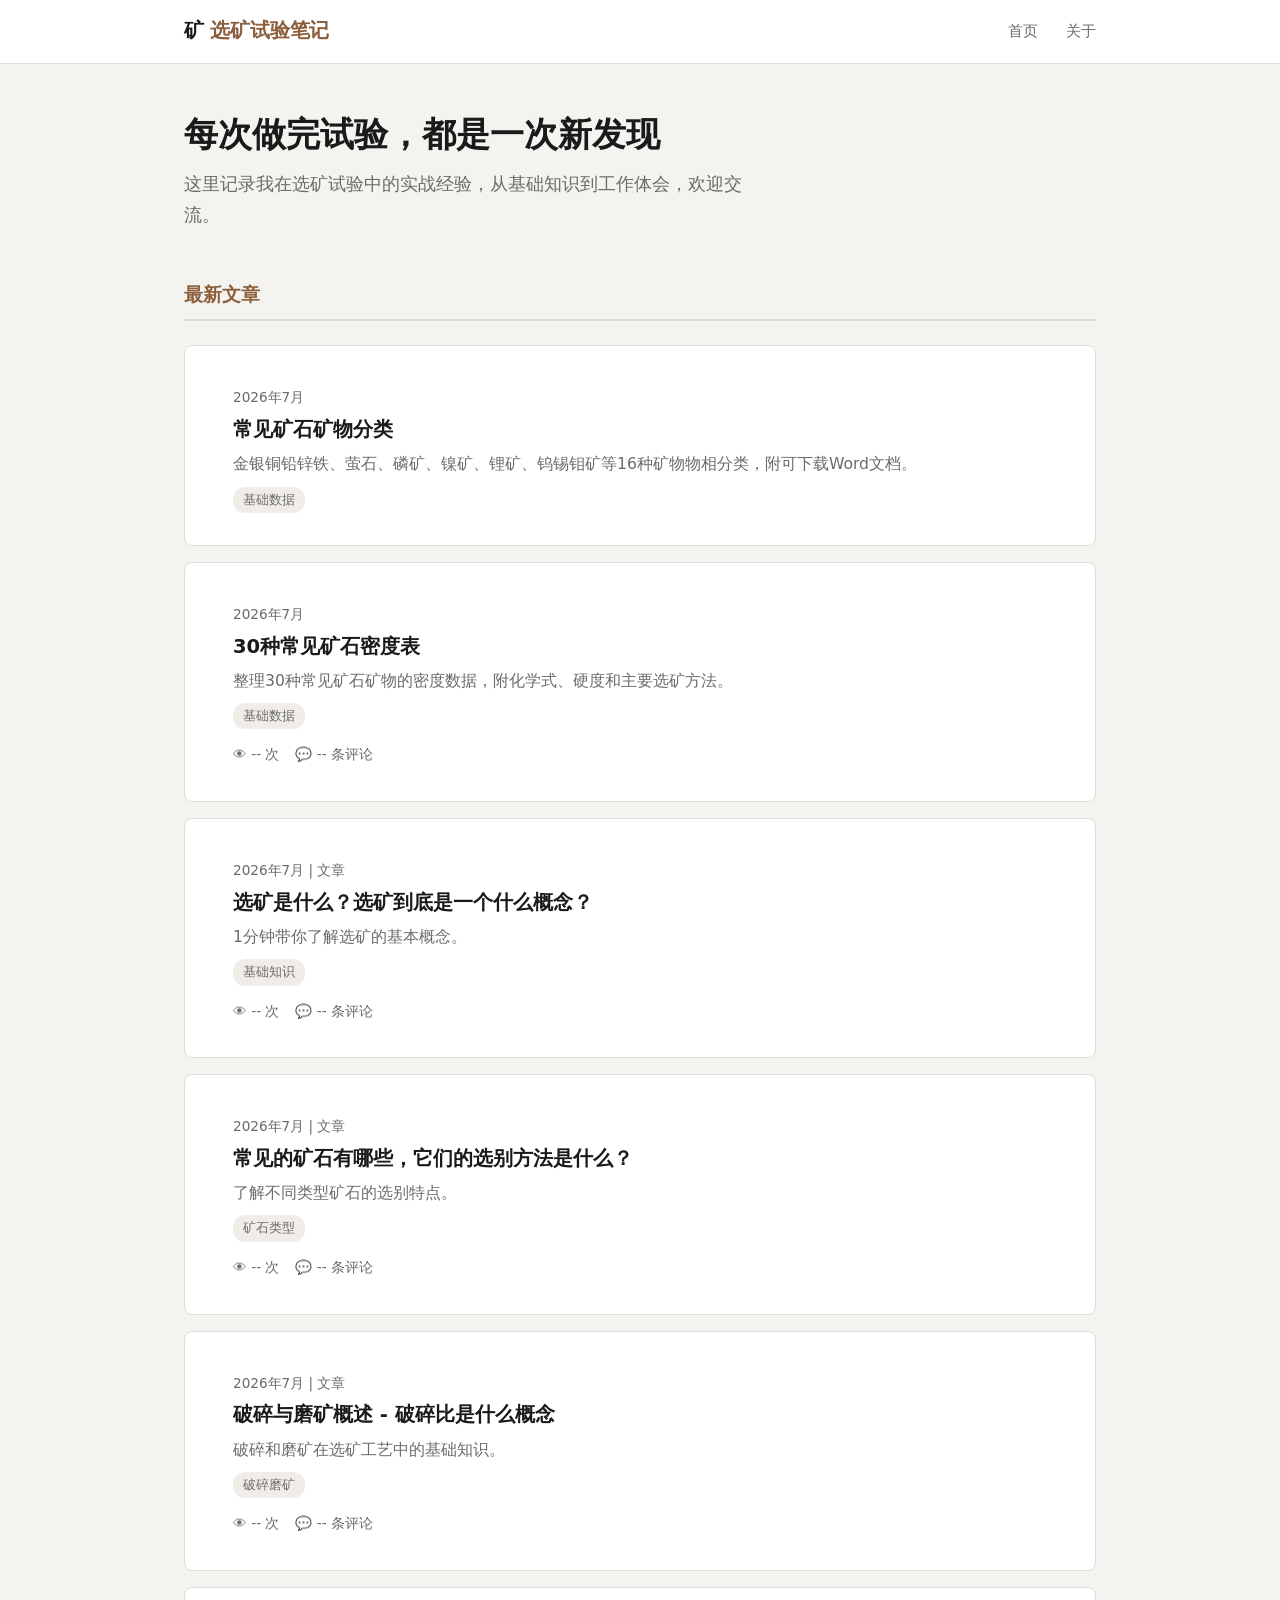
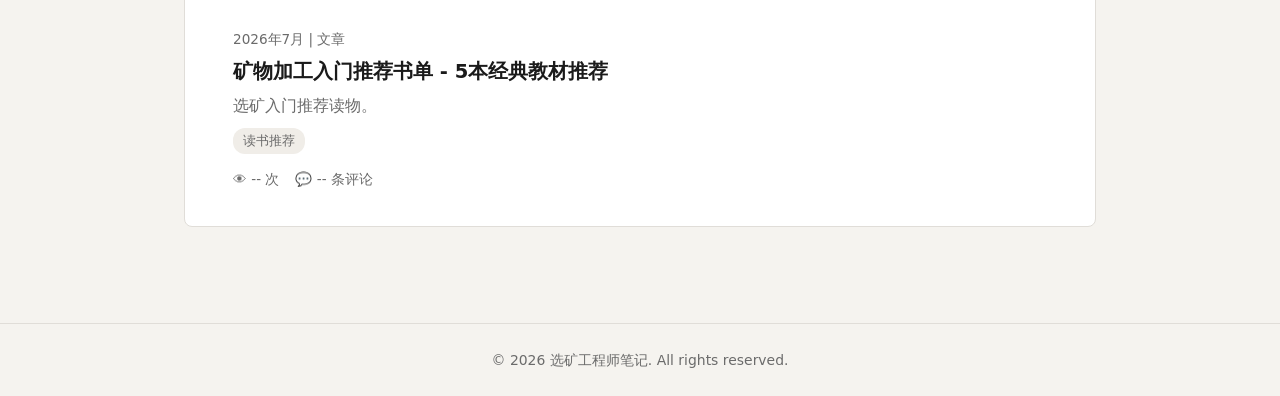
==== index.html @ 723a4ffe "Add ore classification article" ====
﻿<!DOCTYPE html>
<html lang="zh-CN">
<head>
  <meta charset="UTF-8">
  <meta name="viewport" content="width=device-width, initial-scale=1.0">
  <meta name="description" content="一个选矿工程师的工作笔记，记录选矿试验中的实战经验、基础知识和行业思考。">
  <link rel="canonical" href="https://simon899.github.io/">
  <meta property="og:title" content="选矿试验笔记">
  <meta property="og:description" content="一个选矿工程师的工作笔记，记录选矿试验中的实战经验、基础知识和行业思考。">
  <meta property="og:url" content="https://simon899.github.io/">
  <meta property="og:type" content="website">
  <meta property="og:site_name" content="选矿试验笔记">
  <title>选矿试验笔记 - 选矿试验笔记</title>
  <link rel="stylesheet" href="/css/style.css">
    <script data-goatcounter="https://simon899.goatcounter.com/count" async src="//gc.zgo.at/count.js"></script>

<body>
<header class="site-header">
  <div class="header-inner">
    <a href="/index.html" class="site-title">矿 <span>选矿试验笔记</span></a>
    <nav class="main-nav">
      <a href="/index.html">首页</a>
      <a href="/about.html">关于</a>
    </nav>
  </div>
</header>
<div class="page-wrap-wide">
  <section class="hero">
    <h1>每次做完试验，都是一次新发现</h1>
    <p>这里记录我在选矿试验中的实战经验，从基础知识到工作体会，欢迎交流。</p>
  </section>
  <h2 class="section-title">最新文章</h2>
  <ul class="post-list">
    <li class="post-item">
      <a href="posts/ore-classification.html">
        <div class="post-meta">2026年7月</div>
        <h2>常见矿石矿物分类</h2>
        <div class="post-excerpt">金银铜铅锌铁、萤石、磷矿、镍矿、锂矿、钨锡钼矿等16种矿物物相分类，附可下载Word文档。</div>
        <div class="post-tags"><span class="tag">基础数据</span></div>
      </a>
    </li>

    <li class="post-item">
      <a href="posts/ore-density-table.html">
        <div class="post-meta">2026年7月</div>
        <h2>30种常见矿石密度表</h2>
        <div class="post-excerpt">整理30种常见矿石矿物的密度数据，附化学式、硬度和主要选矿方法。</div>
        <div class="post-tags"><span class="tag">基础数据</span></div>
      </a>
    
    <div class="post-item-stats">
      <span>👁 <span class="pv-ore-density-table">--</span> 次</span>
      <span>💬 <span class="cm-ore-density-table">--</span> 条评论</span>
    </div></li>

    <li class="post-item">
      <a href="posts/what-is-mineral-processing.html">
        <div class="post-meta">2026年7月 | 文章</div>
        <h2>选矿是什么？选矿到底是一个什么概念？</h2>
        <div class="post-excerpt">1分钟带你了解选矿的基本概念。</div>
        <div class="post-tags"><span class="tag">基础知识</span></div>
      </a>
    
    <div class="post-item-stats">
      <span>👁 <span class="pv-what-is-mineral-processing">--</span> 次</span>
      <span>💬 <span class="cm-what-is-mineral-processing">--</span> 条评论</span>
    </div></li>
    <li class="post-item">
      <a href="posts/common-ores.html">
        <div class="post-meta">2026年7月 | 文章</div>
        <h2>常见的矿石有哪些，它们的选别方法是什么？</h2>
        <div class="post-excerpt">了解不同类型矿石的选别特点。</div>
        <div class="post-tags"><span class="tag">矿石类型</span></div>
      </a>
    
    <div class="post-item-stats">
      <span>👁 <span class="pv-common-ores">--</span> 次</span>
      <span>💬 <span class="cm-common-ores">--</span> 条评论</span>
    </div></li>
    <li class="post-item">
      <a href="posts/grinding-overview.html">
        <div class="post-meta">2026年7月 | 文章</div>
        <h2>破碎与磨矿概述 - 破碎比是什么概念</h2>
        <div class="post-excerpt">破碎和磨矿在选矿工艺中的基础知识。</div>
        <div class="post-tags"><span class="tag">破碎磨矿</span></div>
      </a>
    
    <div class="post-item-stats">
      <span>👁 <span class="pv-grinding-overview">--</span> 次</span>
      <span>💬 <span class="cm-grinding-overview">--</span> 条评论</span>
    </div></li>
    <li class="post-item">
      <a href="posts/reading-list.html">
        <div class="post-meta">2026年7月 | 文章</div>
        <h2>矿物加工入门推荐书单 - 5本经典教材推荐</h2>
        <div class="post-excerpt">选矿入门推荐读物。</div>
        <div class="post-tags"><span class="tag">读书推荐</span></div>
      </a>
    
    <div class="post-item-stats">
      <span>👁 <span class="pv-reading-list">--</span> 次</span>
      <span>💬 <span class="cm-reading-list">--</span> 条评论</span>
    </div></li>
  </ul>
</div>

<footer class="site-footer">
  <p>&copy; 2026 选矿工程师笔记. All rights reserved.</p>
</footer>

  <script>
    var pages = ["ore-classification","ore-density-table","what-is-mineral-processing","common-ores","grinding-overview","reading-list"];
    pages.forEach(function(p) {
      fetch("https://simon899.goatcounter.com/counter/posts/" + p + ".html.json")
        .then(function(r) { if (r.ok || r.status === 404) return r.json(); throw Error(); })
        .then(function(d) { var els = document.getElementsByClassName("pv-" + p); for (var i=0;i<els.length;i++) els[i].textContent = d.count || 0; })
        .catch(function() { var els = document.getElementsByClassName("pv-" + p); for (var i=0;i<els.length;i++) els[i].textContent = "--"; });
    });
    fetch("https://api.github.com/repos/simon899/simon899.github.io/issues?labels=comment&state=all")
      .then(function(r) { return r.json(); })
      .then(function(issues) {
        pages.forEach(function(p) {
          var issue = null;
          for (var i=0;i<issues.length;i++) {
            if (issues[i].title === "posts/" + p + ".html") { issue = issues[i]; break; }
          }
          if (!issue) return;
          var els = document.getElementsByClassName("cm-" + p);
          for (var i=0;i<els.length;i++) els[i].textContent = issue.comments;
        });
      });
  </script>
</body>
</html>
---- css/style.css ----
﻿/* ===================================================
   董阴请长笸策 - 图田样式表
   =================================================== */
:root {
  --color-bg: #f5f3ef;
  --color-surface: #ffffff;
  --color-text: #1a1a1a;
  --color-text-muted: #6b6b6b;
  --color-border: #e0ddd8;
  --color-accent: #8b5e3c;
  --color-accent-light: #c89d6e;
  --color-code-bg: #f0ede8;
  --font-sans: "PingFang SC", "Microsoft YaHei", "Noto Sans SC", "HarmonyOS Sans", "Segoe UI", system-ui, -apple-system, sans-serif;
  --font-serif: "Noto Serif SC", "Source Han Serif SC", "STSong", SimSun, Georgia, serif;
  --font-mono: "Cascadia Code", "JetBrains Mono", "Fira Code", "Source Code Pro", Consolas, monospace;
  --max-width: 740px;
  --header-height: 64px;
}
* {
  margin: 0;
  padding: 0;
  box-sizing: border-box;
}
html {
  font-size: 17px;
  scroll-behavior: smooth;
}
body {
  font-family: var(--font-sans);
  background: var(--color-bg);
  color: var(--color-text);
  line-height: 1.75;
  -webkit-font-smoothing: antialiased;
}
.site-header {
  background: var(--color-surface);
  border-bottom: 1px solid var(--color-border);
  height: var(--header-height);
  position: sticky;
  top: 0;
  z-index: 100;
}
.header-inner {
  max-width: 960px;
  margin: 0 auto;
  padding: 0 24px;
  height: 100%;
  display: flex;
  align-items: center;
  justify-content: space-between;
}
.site-title {
  font-size: 1.15rem;
  font-weight: 600;
  color: var(--color-text);
  text-decoration: none;
  letter-spacing: -0.01em;
}
.site-title span {
  color: var(--color-accent);
}
.main-nav {
  display: flex;
  gap: 28px;
  align-items: center;
}
.main-nav a {
  font-size: 0.875rem;
  color: var(--color-text-muted);
  text-decoration: none;
  transition: color 0.15s;
}
.main-nav a:hover {
  color: var(--color-accent);
}
.page-wrap {
  max-width: 740px;
  margin: 0 auto;
  padding: 48px 24px 80px;
}
.page-wrap-wide {
  max-width: 960px;
  margin: 0 auto;
  padding: 48px 24px 80px;
}
.hero {
  margin-bottom: 48px;
}
.hero h1 {
  font-size: 2rem;
  font-weight: 700;
  line-height: 1.3;
  margin-bottom: 12px;
}
.hero p {
  font-size: 1.05rem;
  color: var(--color-text-muted);
  max-width: 560px;
}
.section-title {
  font-size: 1.1rem;
  font-weight: 600;
  color: var(--color-accent);
  margin-bottom: 24px;
  padding-bottom: 8px;
  border-bottom: 2px solid var(--color-border);
}
.post-list {
  list-style: none;
}
.post-item {
  background: var(--color-surface);
  border: 1px solid var(--color-border);
  border-radius: 6px;
  padding: 24px 28px;
  margin-bottom: 16px;
  transition: border-color 0.15s, box-shadow 0.15s;
}
.post-item:hover {
  border-color: var(--color-accent-light);
  box-shadow: 0 1px 6px rgba(0,0,0,0.04);
}
.post-item a {
  text-decoration: none;
  color: inherit;
  display: block;
}
.post-meta {
  font-size: 0.8rem;
  color: var(--color-text-muted);
  margin-bottom: 6px;
}
.post-item h2 {
  font-size: 1.15rem;
  font-weight: 600;
  margin-bottom: 8px;
  line-height: 1.4;
}
.post-item h2 a {
  color: var(--color-text);
}
.post-item h2 a:hover {
  color: var(--color-accent);
}
.post-excerpt {
  font-size: 0.92rem;
  color: var(--color-text-muted);
  line-height: 1.6;
}
.post-tags {
  margin-top: 10px;
  display: flex;
  gap: 6px;
  flex-wrap: wrap;
}
.tag {
  font-size: 0.75rem;
  padding: 2px 10px;
  background: var(--color-code-bg);
  border-radius: 12px;
  color: var(--color-text-muted);
}
.post-header {
  margin-bottom: 36px;
}
.post-header .breadcrumb {
  font-size: 0.82rem;
  color: var(--color-text-muted);
  margin-bottom: 12px;
}
.post-header .breadcrumb a {
  color: var(--color-accent);
  text-decoration: none;
}
.post-header .breadcrumb a:hover {
  text-decoration: underline;
}
.post-header h1 {
  font-size: 1.8rem;
  font-weight: 700;
  line-height: 1.35;
  margin-bottom: 12px;
}
.post-header .post-meta {
  font-size: 0.85rem;
}
.post-content {
  font-family: var(--font-serif);
  font-size: 1.05rem;
  line-height: 1.8;
  color: #2a2a2a;
}
.post-content h2 {
  font-family: var(--font-sans);
  font-size: 1.3rem;
  font-weight: 600;
  margin: 36px 0 12px;
  padding-bottom: 6px;
  border-bottom: 1px solid var(--color-border);
}
.post-content h3 {
  font-family: var(--font-sans);
  font-size: 1.1rem;
  font-weight: 600;
  margin: 28px 0 10px;
}
.post-content p {
  margin-bottom: 18px;
}
.post-content ul,
.post-content ol {
  margin: 0 0 18px 24px;
}
.post-content li {
  margin-bottom: 6px;
}
.post-content blockquote {
  margin: 24px 0;
  padding: 12px 20px;
  border-left: 4px solid var(--color-accent);
  background: var(--color-code-bg);
  font-style: italic;
  color: var(--color-text-muted);
}
.post-content code {
  font-family: var(--font-mono);
  font-size: 0.9em;
  background: var(--color-code-bg);
  padding: 2px 6px;
  border-radius: 3px;
}
.post-content pre {
  background: #2a2a2a;
  color: #e8e4df;
  padding: 16px 20px;
  border-radius: 6px;
  overflow-x: auto;
  font-family: var(--font-mono);
  font-size: 0.88rem;
  line-height: 1.6;
  margin: 20px 0;
}
.post-content img {
  max-width: 100%;
  border-radius: 6px;
  margin: 24px 0;
}
.post-content hr {
  border: none;
  border-top: 1px solid var(--color-border);
  margin: 36px 0;
}
.post-content table {
  width: 100%;
  border-collapse: collapse;
  margin: 20px 0;
  font-size: 0.95rem;
}
.post-content th,
.post-content td {
  border: 1px solid var(--color-border);
  padding: 8px 12px;
  text-align: left;
}
.post-content th {
  background: var(--color-code-bg);
  font-weight: 600;
}
.about-section {
  background: var(--color-surface);
  border: 1px solid var(--color-border);
  border-radius: 6px;
  padding: 32px;
  margin-bottom: 24px;
}
.about-section h1 {
  font-size: 1.6rem;
  margin-bottom: 6px;
}
.about-subtitle {
  color: var(--color-accent);
  font-size: 0.95rem;
  margin-bottom: 20px;
}
.about-section p {
  margin-bottom: 14px;
  line-height: 1.7;
}
.site-footer {
  border-top: 1px solid var(--color-border);
  padding: 24px;
  text-align: center;
  font-size: 0.82rem;
  color: var(--color-text-muted);
}
@media (max-width: 640px) {
  .header-inner { padding: 0 16px; }
  .site-title { font-size: 1rem; }
  .main-nav { gap: 16px; }
  .page-wrap, .page-wrap-wide { padding: 28px 16px 60px; }
  .hero h1 { font-size: 1.5rem; }
  .post-header h1 { font-size: 1.35rem; }
  .post-content { font-size: 1rem; }
  .post-item { padding: 18px 20px; }
  .about-section { padding: 24px; }
}




.pageview-counter {
  margin: 16px 0 0;
  font-size: 0.85rem;
  color: var(--color-text-muted);
  text-align: center;
}

/* ===== Comment System ===== */
.comment-section {
  margin-top: 48px;
  padding-top: 32px;
  border-top: 2px solid var(--color-border);
}
.comment-heading {
  font-size: 1.1rem;
  font-weight: 600;
  margin-bottom: 20px;
  color: var(--color-text);
}
.comment-form {
  background: var(--color-surface);
  border: 1px solid var(--color-border);
  border-radius: 8px;
  padding: 20px;
  margin-bottom: 24px;
}
.comment-input-name {
  width: 200px;
  padding: 8px 12px;
  border: 1px solid var(--color-border);
  border-radius: 6px;
  font-size: 0.9rem;
  margin-bottom: 12px;
  font-family: inherit;
}
.comment-textarea {
  width: 100%;
  padding: 10px 12px;
  border: 1px solid var(--color-border);
  border-radius: 6px;
  font-size: 0.95rem;
  resize: vertical;
  font-family: inherit;
  box-sizing: border-box;
}
.comment-btn {
  margin-top: 10px;
  padding: 8px 24px;
  background: var(--color-accent);
  color: #fff;
  border: none;
  border-radius: 6px;
  font-size: 0.95rem;
  cursor: pointer;
  font-family: inherit;
  transition: background 0.15s;
}
.comment-btn:hover { background: var(--color-accent-light); }
.comment-btn:disabled { opacity: 0.6; cursor: not-allowed; }
.comment-item {
  padding: 14px 0;
  border-bottom: 1px solid var(--color-border);
}
.comment-item:last-child { border-bottom: none; }
.comment-author {
  font-weight: 600;
  font-size: 0.9rem;
  color: var(--color-accent);
  margin-bottom: 4px;
}
.comment-text {
  font-size: 0.95rem;
  line-height: 1.6;
  color: var(--color-text);
}
/* ===== Stats Bar ===== */
.post-meta-bar {
  display: flex;
  justify-content: space-between;
  align-items: center;
  padding: 10px 0 20px;
  border-bottom: 1px solid var(--color-border);
  margin-bottom: 20px;
}
.post-meta-bar .post-meta {
  font-size: 0.85rem;
  color: var(--color-text-muted);
}
.post-stats {
  display: flex;
  gap: 14px;
  font-size: 0.85rem;
  color: var(--color-text-muted);
}
.stat-item {
  display: flex;
  align-items: center;
  gap: 4px;
}
/* ===== Homepage per-article stats ===== */
.post-item-stats {
  padding: 6px 20px 10px;
  display: flex;
  gap: 16px;
  font-size: 0.8rem;
  color: var(--color-text-muted);
}
.post-item {
  background: var(--color-surface);
  border: 1px solid var(--color-border);
  border-radius: 8px;
  overflow: hidden;
  transition: box-shadow 0.15s;
  list-style: none;
}
.post-item:hover { box-shadow: 0 2px 8px rgba(0,0,0,0.06); }
.post-item a {
  display: block;
  padding: 16px 20px 8px;
  text-decoration: none;
  color: inherit;
}

.download-box {
  background: #f0f4f8;
  border: 1px solid #d0d8e0;
  border-radius: 8px;
  padding: 20px 24px;
  margin: 16px 0;
}
.download-link {
  margin-top: 8px;
}
.download-btn {
  display: inline-block;
  padding: 10px 28px;
  background: var(--color-accent);
  color: #fff;
  text-decoration: none;
  border-radius: 6px;
  font-weight: 600;
  transition: background 0.15s;
}
.download-btn:hover {
  background: var(--color-accent-light);
}
.simple-table {
  width: 100%;
  border-collapse: collapse;
  margin: 12px 0;
}
.simple-table th, .simple-table td {
  border: 1px solid var(--color-border);
  padding: 8px 12px;
  text-align: left;
}
.simple-table th {
  background: #1a3a5c;
  color: #fff;
  font-weight: 600;
}
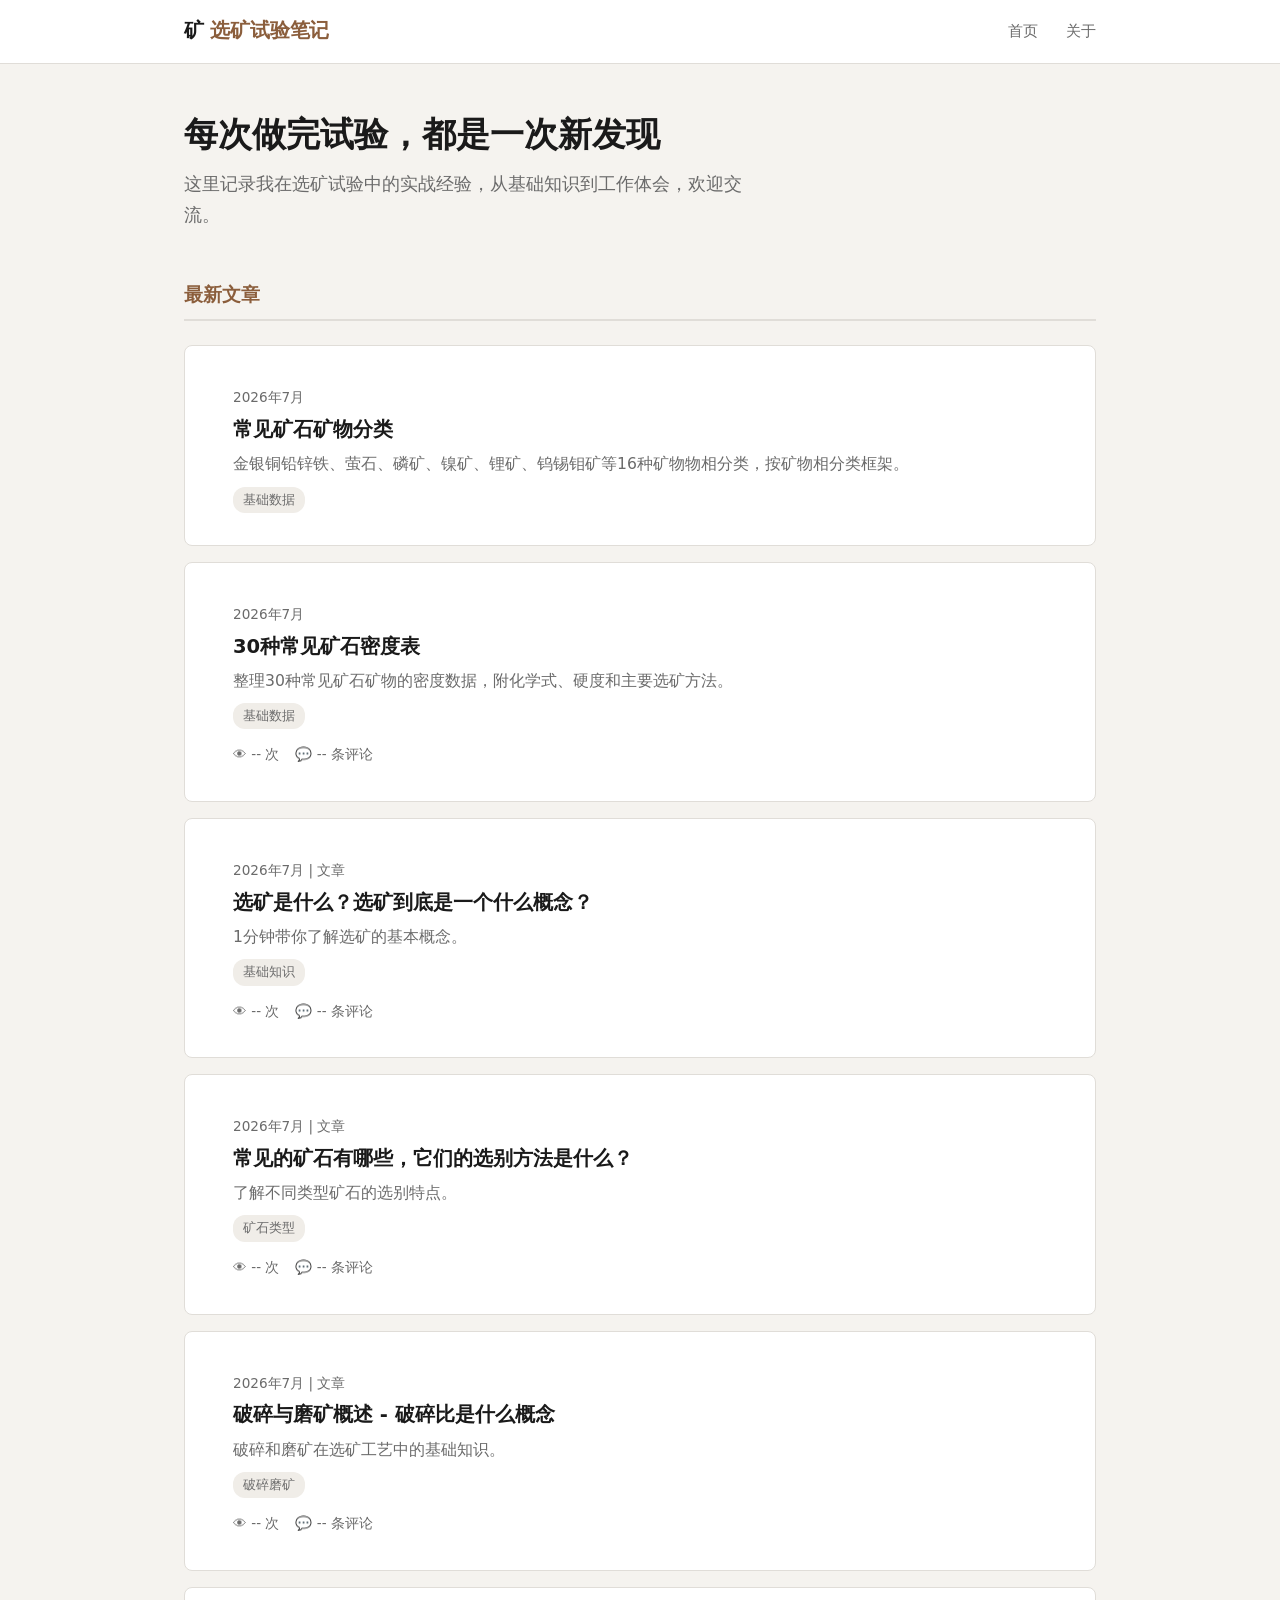
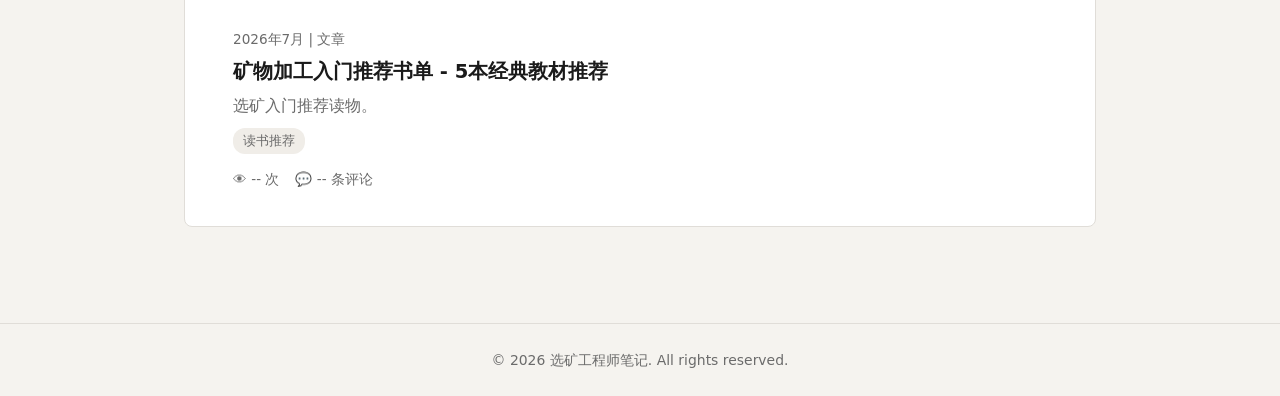
==== commit 847732f0: "Update article description" ====
--- a/index.html
+++ b/index.html
@@ -35,7 +35,7 @@
       <a href="posts/ore-classification.html">
         <div class="post-meta">2026年7月</div>
         <h2>常见矿石矿物分类</h2>
-        <div class="post-excerpt">金银铜铅锌铁、萤石、磷矿、镍矿、锂矿、钨锡钼矿等16种矿物物相分类，附可下载Word文档。</div>
+        <div class="post-excerpt">金银铜铅锌铁、萤石、磷矿、镍矿、锂矿、钨锡钼矿等16种矿物物相分类，按矿物相分类框架。</div>
         <div class="post-tags"><span class="tag">基础数据</span></div>
       </a>
     </li>
@@ -138,3 +138,4 @@
 
 
 
+
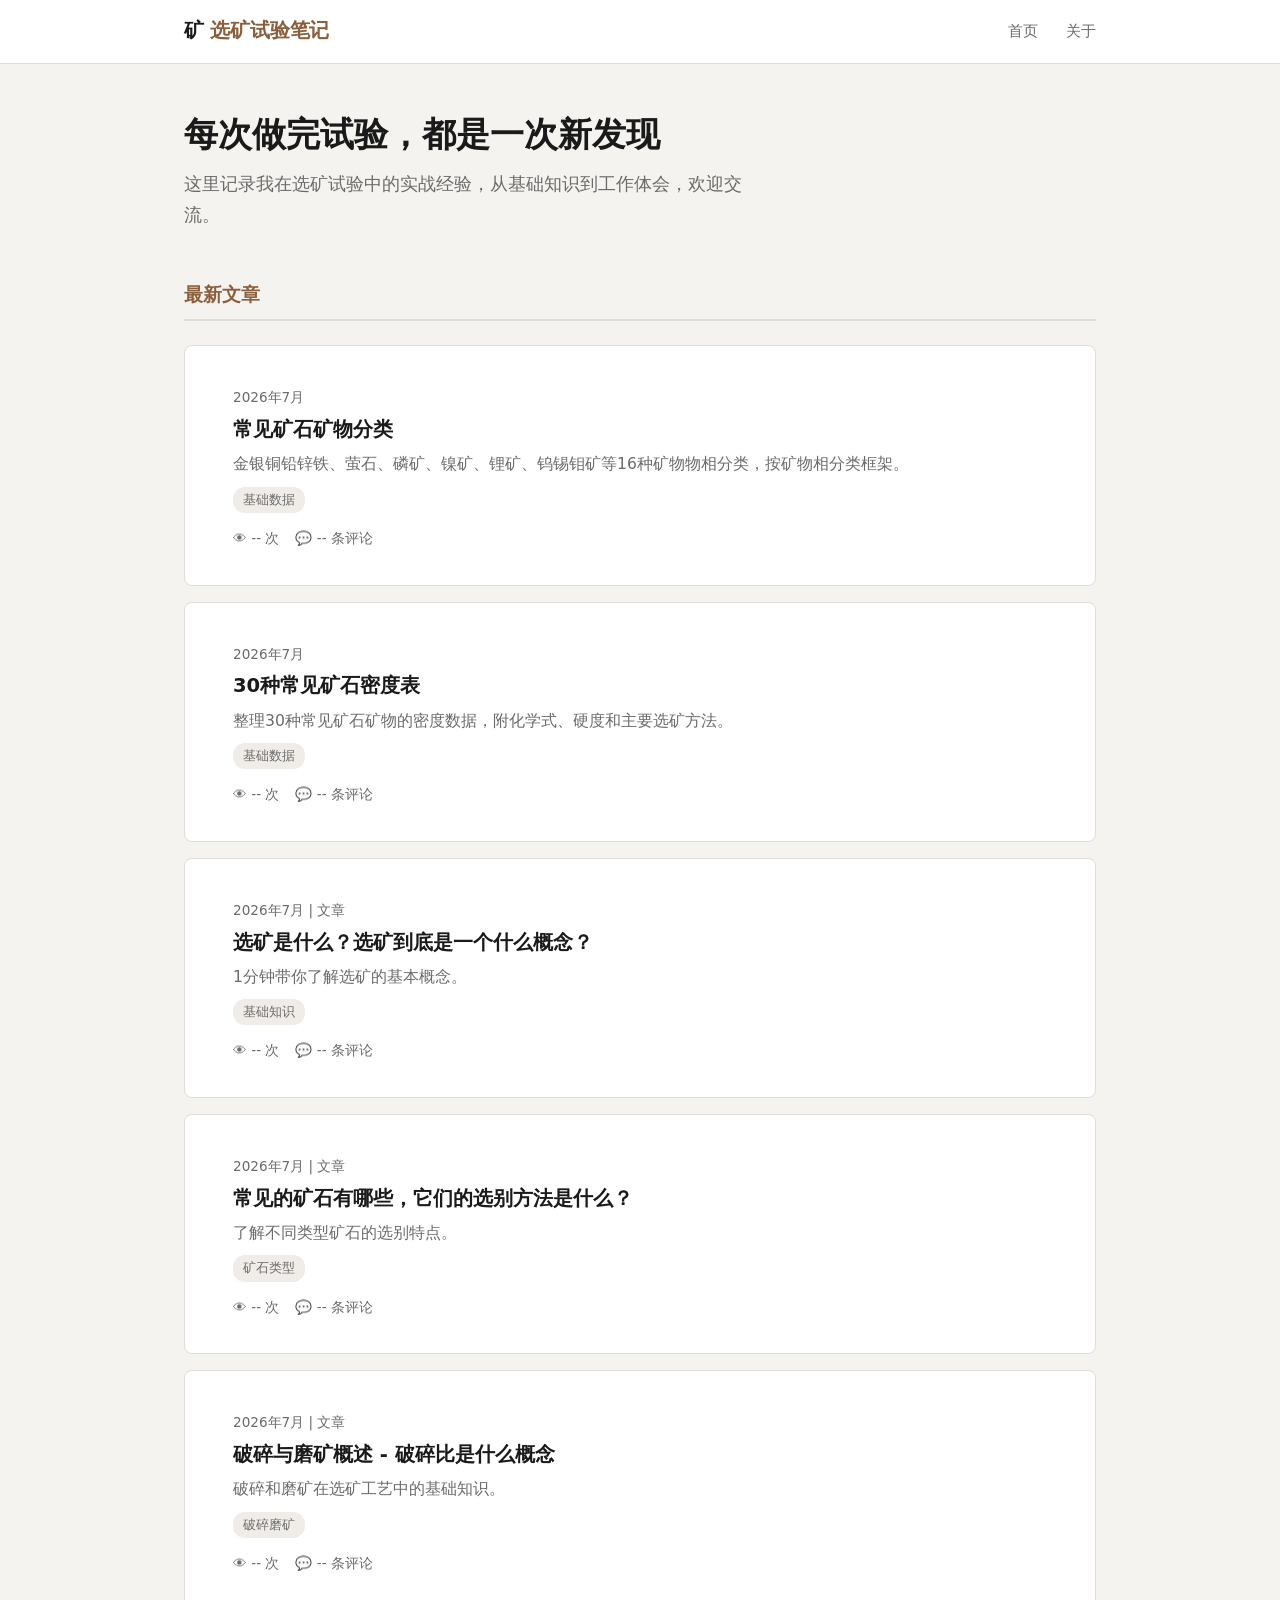
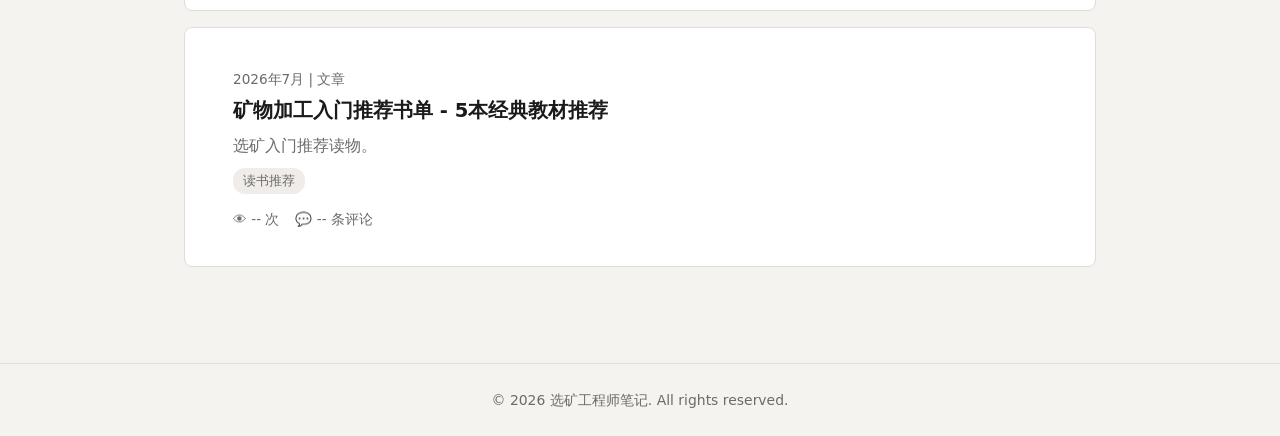
==== commit f0704391: "Add homepage stats for ore-classification article" ====
--- a/index.html
+++ b/index.html
@@ -38,6 +38,10 @@
         <div class="post-excerpt">金银铜铅锌铁、萤石、磷矿、镍矿、锂矿、钨锡钼矿等16种矿物物相分类，按矿物相分类框架。</div>
         <div class="post-tags"><span class="tag">基础数据</span></div>
       </a>
+    <div class="post-item-stats">
+      <span>👁 <span class="pv-ore-classification">--</span> 次</span>
+      <span>💬 <span class="cm-ore-classification">--</span> 条评论</span>
+    </div>
     </li>
 
     <li class="post-item">
@@ -139,3 +143,4 @@
 
 
 
+
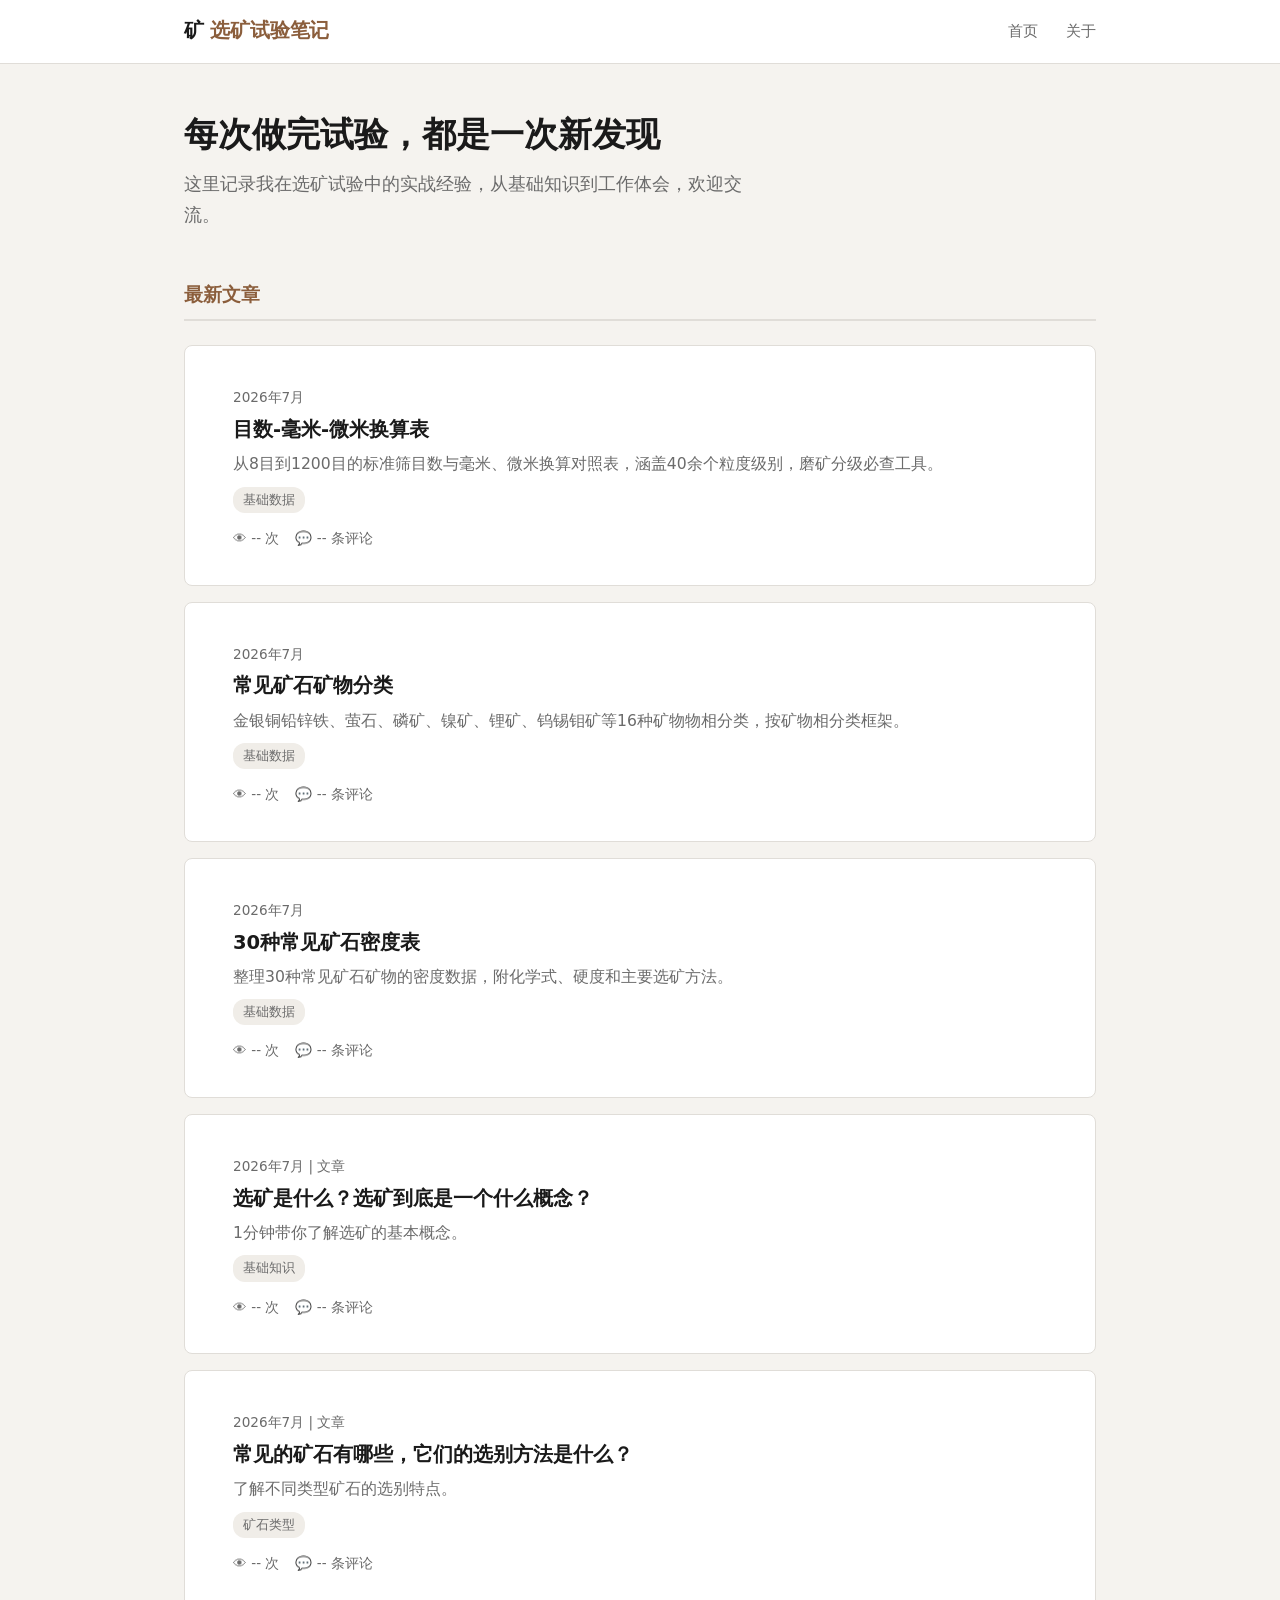
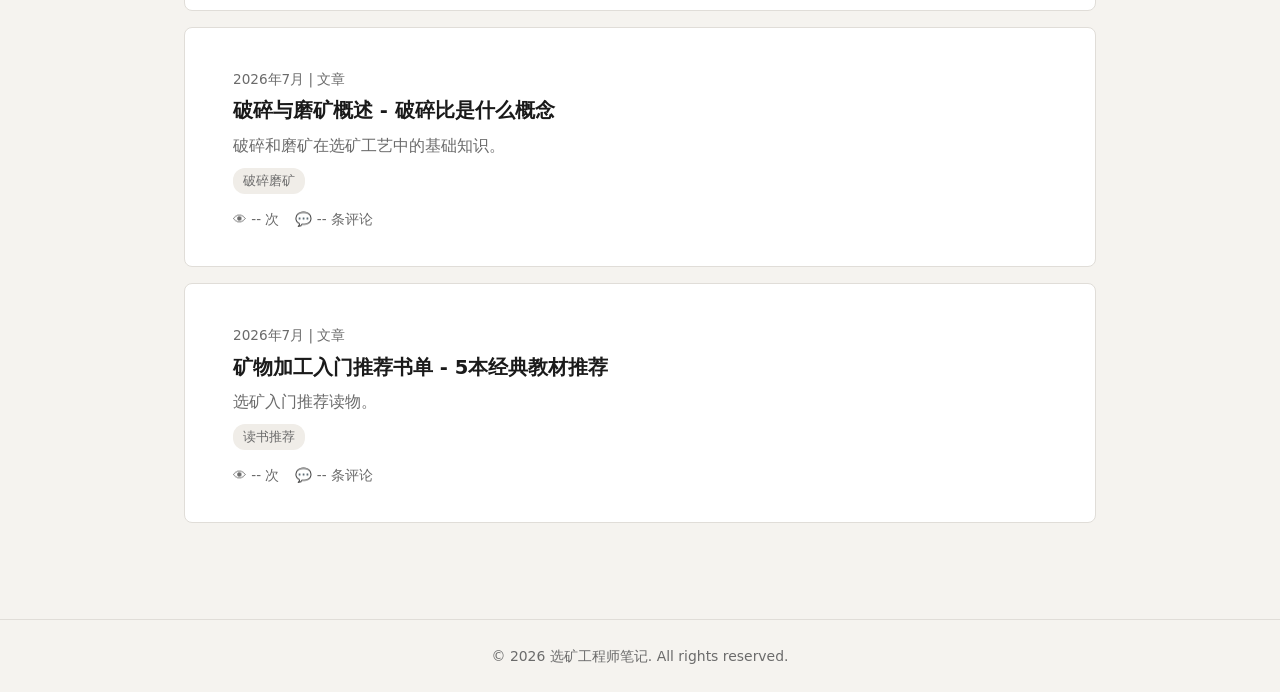
==== commit e028248c: "Add mesh conversion table" ====
--- a/index.html
+++ b/index.html
@@ -30,19 +30,32 @@
     <p>这里记录我在选矿试验中的实战经验，从基础知识到工作体会，欢迎交流。</p>
   </section>
   <h2 class="section-title">最新文章</h2>
-  <ul class="post-list">
-    <li class="post-item">
-      <a href="posts/ore-classification.html">
-        <div class="post-meta">2026年7月</div>
-        <h2>常见矿石矿物分类</h2>
-        <div class="post-excerpt">金银铜铅锌铁、萤石、磷矿、镍矿、锂矿、钨锡钼矿等16种矿物物相分类，按矿物相分类框架。</div>
-        <div class="post-tags"><span class="tag">基础数据</span></div>
-      </a>
-    <div class="post-item-stats">
-      <span>👁 <span class="pv-ore-classification">--</span> 次</span>
-      <span>💬 <span class="cm-ore-classification">--</span> 条评论</span>
-    </div>
-    </li>
+  <ul class="post-list">
+    <li class="post-item">
+      <a href="posts/mesh-conversion-table.html">
+        <div class="post-meta">2026年7月</div>
+        <h2>目数-毫米-微米换算表</h2>
+        <div class="post-excerpt">从8目到1200目的标准筛目数与毫米、微米换算对照表，涵盖40余个粒度级别，磨矿分级必查工具。</div>
+        <div class="post-tags"><span class="tag">基础数据</span></div>
+      </a>
+      <div class="post-item-stats">
+        <span>👁 <span class="pv-mesh-conversion-table">--</span> 次</span>
+        <span>💬 <span class="cm-mesh-conversion-table">--</span> 条评论</span>
+      </div>
+    </li>
+
+    <li class="post-item">
+      <a href="posts/ore-classification.html">
+        <div class="post-meta">2026年7月</div>
+        <h2>常见矿石矿物分类</h2>
+        <div class="post-excerpt">金银铜铅锌铁、萤石、磷矿、镍矿、锂矿、钨锡钼矿等16种矿物物相分类，按矿物相分类框架。</div>
+        <div class="post-tags"><span class="tag">基础数据</span></div>
+      </a>
+    <div class="post-item-stats">
+      <span>👁 <span class="pv-ore-classification">--</span> 次</span>
+      <span>💬 <span class="cm-ore-classification">--</span> 条评论</span>
+    </div>
+    </li>
 
     <li class="post-item">
       <a href="posts/ore-density-table.html">
@@ -113,7 +126,7 @@
 </footer>
 
   <script>
-    var pages = ["ore-classification","ore-density-table","what-is-mineral-processing","common-ores","grinding-overview","reading-list"];
+    var pages = ["mesh-conversion-table","ore-classification","ore-density-table","what-is-mineral-processing","common-ores","grinding-overview","reading-list"];
     pages.forEach(function(p) {
       fetch("https://simon899.goatcounter.com/counter/posts/" + p + ".html.json")
         .then(function(r) { if (r.ok || r.status === 404) return r.json(); throw Error(); })
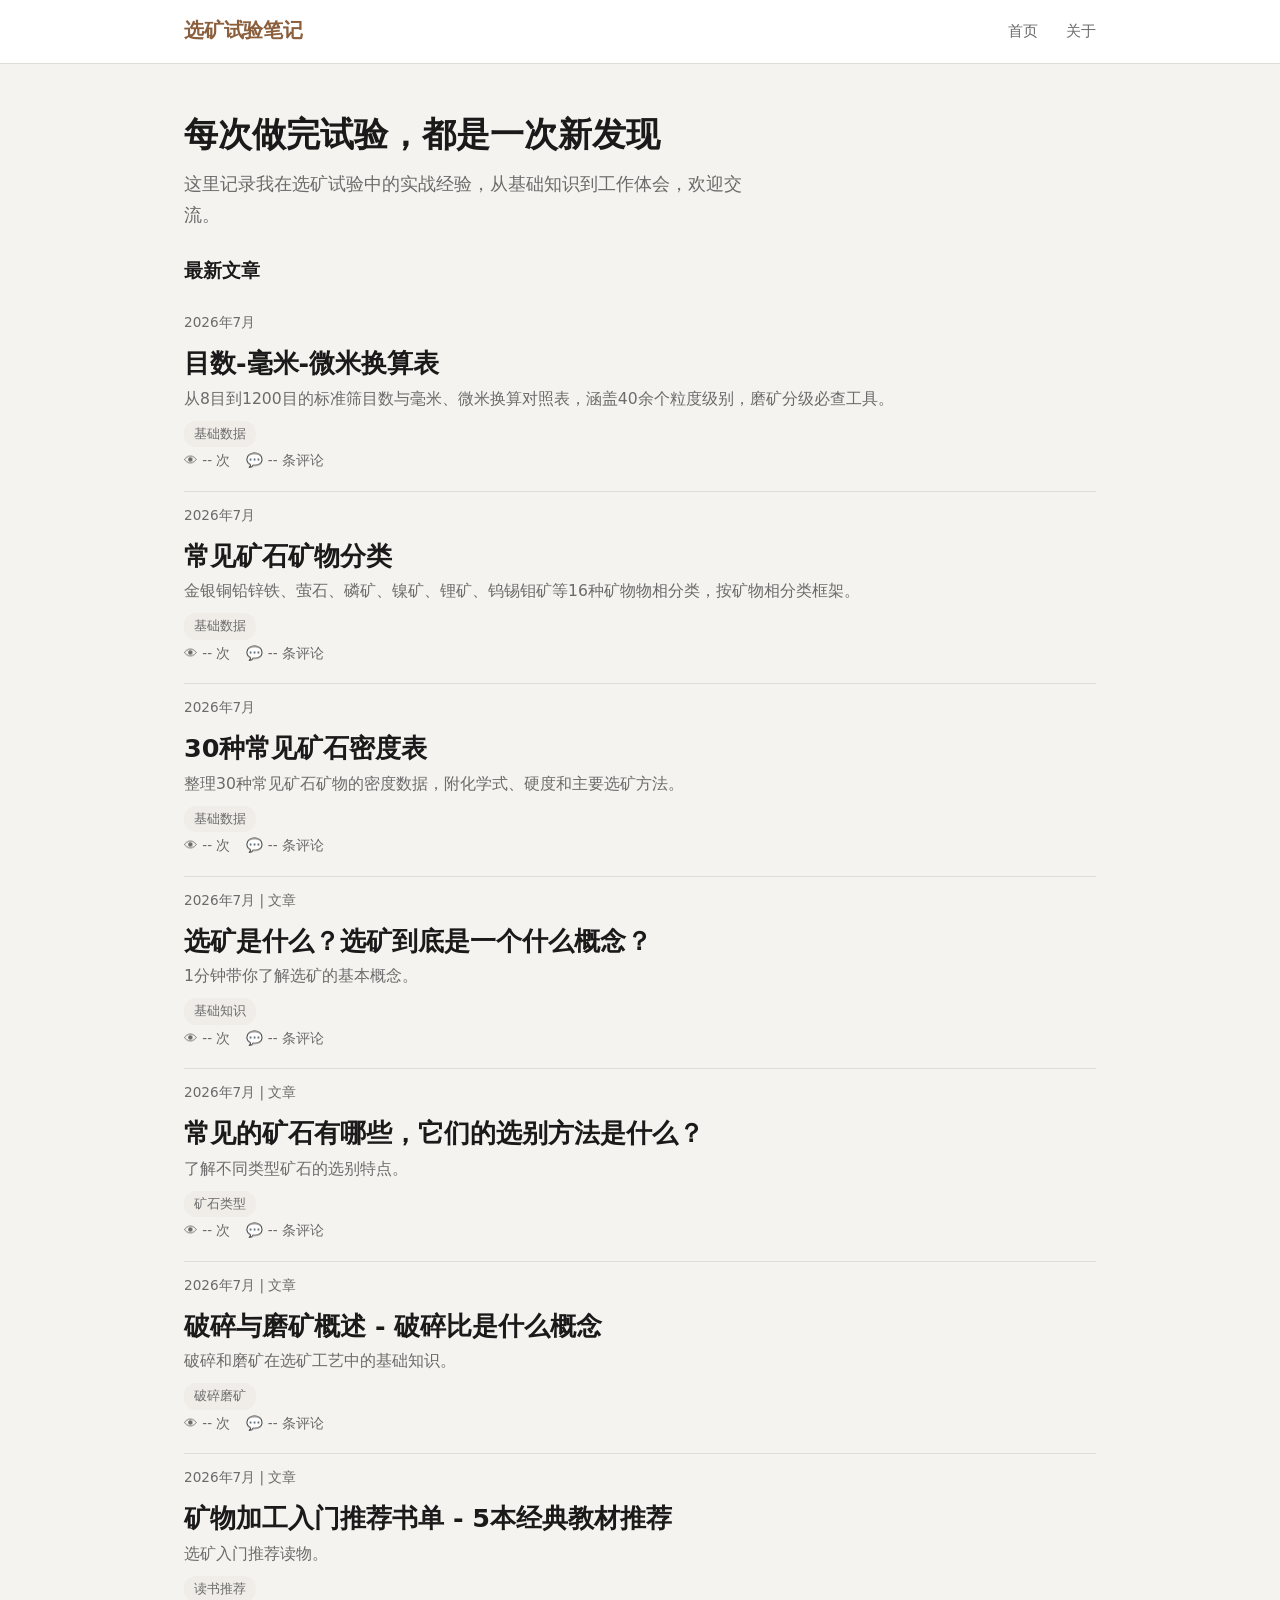
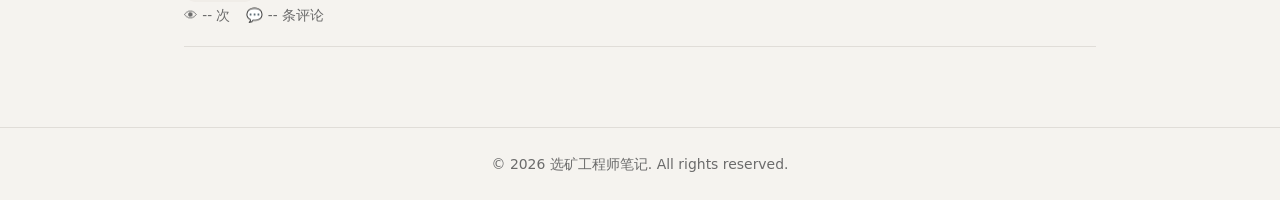
==== commit 90666c25: "Remove “矿” from site title" ====
--- a/index.html
+++ b/index.html
@@ -17,7 +17,7 @@
 <body>
 <header class="site-header">
   <div class="header-inner">
-    <a href="/index.html" class="site-title">矿 <span>选矿试验笔记</span></a>
+    <a href="/index.html" class="site-title"><span>选矿试验笔记</span></a>
     <nav class="main-nav">
       <a href="/index.html">首页</a>
       <a href="/about.html">关于</a>
@@ -157,3 +157,4 @@
 
 
 
+
--- a/css/style.css
+++ b/css/style.css
@@ -10,9 +10,9 @@
   --color-accent: #8b5e3c;
   --color-accent-light: #c89d6e;
   --color-code-bg: #f0ede8;
-  --font-sans: "PingFang SC", "Microsoft YaHei", "Noto Sans SC", "HarmonyOS Sans", "Segoe UI", system-ui, -apple-system, sans-serif;
-  --font-serif: "Noto Serif SC", "Source Han Serif SC", "STSong", SimSun, Georgia, serif;
-  --font-mono: "Cascadia Code", "JetBrains Mono", "Fira Code", "Source Code Pro", Consolas, monospace;
+  --font-sans: "PingFang SC", "Microsoft YaHei", "Noto Sans SC", "HarmonyOS Sans", "Segoe UI", system-ui, -apple-system, sans-serif;
+  --font-serif: "Noto Serif SC", "Source Han Serif SC", "STSong", SimSun, Georgia, serif;
+  --font-mono: "Cascadia Code", "JetBrains Mono", "Fira Code", "Source Code Pro", Consolas, monospace;
   --max-width: 740px;
   --header-height: 64px;
 }
@@ -22,14 +22,14 @@
   box-sizing: border-box;
 }
 html {
-  font-size: 17px;
+  font-size: 17px;
   scroll-behavior: smooth;
 }
 body {
   font-family: var(--font-sans);
   background: var(--color-bg);
   color: var(--color-text);
-  line-height: 1.75;
+  line-height: 1.75;
   -webkit-font-smoothing: antialiased;
 }
 .site-header {
@@ -84,7 +84,7 @@
   padding: 48px 24px 80px;
 }
 .hero {
-  margin-bottom: 48px;
+  margin-bottom: 24px;
 }
 .hero h1 {
   font-size: 2rem;
@@ -100,48 +100,23 @@
 .section-title {
   font-size: 1.1rem;
   font-weight: 600;
-  color: var(--color-accent);
-  margin-bottom: 24px;
-  padding-bottom: 8px;
-  border-bottom: 2px solid var(--color-border);
+  margin-bottom: 12px;
+  color: var(--color-text);
 }
 .post-list {
   list-style: none;
 }
-.post-item {
-  background: var(--color-surface);
-  border: 1px solid var(--color-border);
-  border-radius: 6px;
-  padding: 24px 28px;
-  margin-bottom: 16px;
-  transition: border-color 0.15s, box-shadow 0.15s;
-}
-.post-item:hover {
-  border-color: var(--color-accent-light);
-  box-shadow: 0 1px 6px rgba(0,0,0,0.04);
-}
-.post-item a {
-  text-decoration: none;
-  color: inherit;
-  display: block;
-}
+
+
+
 .post-meta {
   font-size: 0.8rem;
   color: var(--color-text-muted);
   margin-bottom: 6px;
 }
-.post-item h2 {
-  font-size: 1.15rem;
-  font-weight: 600;
-  margin-bottom: 8px;
-  line-height: 1.4;
-}
-.post-item h2 a {
-  color: var(--color-text);
-}
-.post-item h2 a:hover {
-  color: var(--color-accent);
-}
+
+
+
 .post-excerpt {
   font-size: 0.92rem;
   color: var(--color-text-muted);
@@ -301,18 +276,18 @@
   .hero h1 { font-size: 1.5rem; }
   .post-header h1 { font-size: 1.35rem; }
   .post-content { font-size: 1rem; }
-  .post-item { padding: 18px 20px; }
+  
   .about-section { padding: 24px; }
 }
-
-
-
-
-.pageview-counter {
-  margin: 16px 0 0;
-  font-size: 0.85rem;
-  color: var(--color-text-muted);
-  text-align: center;
+
+
+
+
+.pageview-counter {
+  margin: 16px 0 0;
+  font-size: 0.85rem;
+  color: var(--color-text-muted);
+  text-align: center;
 }
 
 /* ===== Comment System ===== */
@@ -409,63 +384,64 @@
 }
 /* ===== Homepage per-article stats ===== */
 .post-item-stats {
-  padding: 6px 20px 10px;
+  padding: 2px 0 6px;
   display: flex;
   gap: 16px;
   font-size: 0.8rem;
   color: var(--color-text-muted);
 }
 .post-item {
-  background: var(--color-surface);
-  border: 1px solid var(--color-border);
-  border-radius: 8px;
-  overflow: hidden;
-  transition: box-shadow 0.15s;
+  padding: 12px 0;
+  border-bottom: 1px solid var(--color-border);
   list-style: none;
 }
-.post-item:hover { box-shadow: 0 2px 8px rgba(0,0,0,0.06); }
+.post-item:hover { padding-left: 4px; transition: padding 0.15s; }
 .post-item a {
   display: block;
-  padding: 16px 20px 8px;
   text-decoration: none;
   color: inherit;
-}
-
-.download-box {
-  background: #f0f4f8;
-  border: 1px solid #d0d8e0;
-  border-radius: 8px;
-  padding: 20px 24px;
-  margin: 16px 0;
 }
-.download-link {
-  margin-top: 8px;
-}
-.download-btn {
-  display: inline-block;
-  padding: 10px 28px;
-  background: var(--color-accent);
-  color: #fff;
-  text-decoration: none;
-  border-radius: 6px;
-  font-weight: 600;
-  transition: background 0.15s;
-}
-.download-btn:hover {
-  background: var(--color-accent-light);
-}
-.simple-table {
-  width: 100%;
-  border-collapse: collapse;
-  margin: 12px 0;
-}
-.simple-table th, .simple-table td {
-  border: 1px solid var(--color-border);
-  padding: 8px 12px;
-  text-align: left;
-}
-.simple-table th {
-  background: #1a3a5c;
-  color: #fff;
-  font-weight: 600;
-}
+
+
+
+.download-box {
+  background: #f0f4f8;
+  border: 1px solid #d0d8e0;
+  border-radius: 8px;
+  padding: 20px 24px;
+  margin: 16px 0;
+}
+.download-link {
+  margin-top: 8px;
+}
+.download-btn {
+  display: inline-block;
+  padding: 10px 28px;
+  background: var(--color-accent);
+  color: #fff;
+  text-decoration: none;
+  border-radius: 6px;
+  font-weight: 600;
+  transition: background 0.15s;
+}
+.download-btn:hover {
+  background: var(--color-accent-light);
+}
+.simple-table {
+  width: 100%;
+  border-collapse: collapse;
+  margin: 12px 0;
+}
+.simple-table th, .simple-table td {
+  border: 1px solid var(--color-border);
+  padding: 8px 12px;
+  text-align: left;
+}
+.simple-table th {
+  background: #1a3a5c;
+  color: #fff;
+  font-weight: 600;
+}
+
+
+
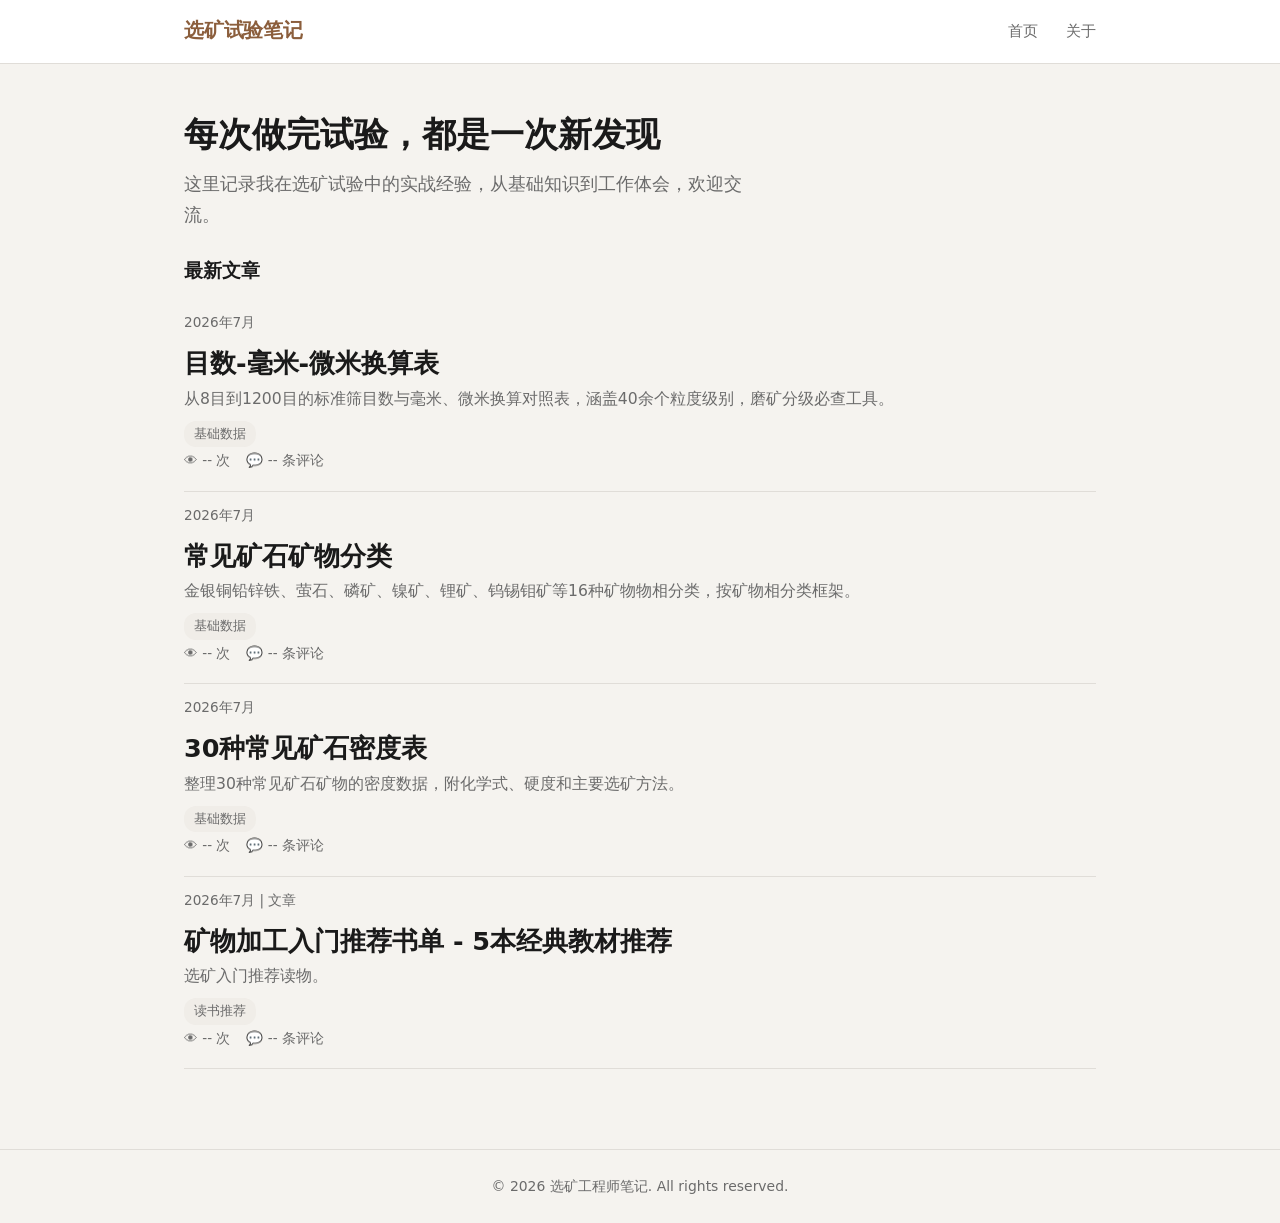
==== commit 749e45e6: "Remove 3 outdated articles" ====
--- a/index.html
+++ b/index.html
@@ -71,42 +71,6 @@
     </div></li>
 
     <li class="post-item">
-      <a href="posts/what-is-mineral-processing.html">
-        <div class="post-meta">2026年7月 | 文章</div>
-        <h2>选矿是什么？选矿到底是一个什么概念？</h2>
-        <div class="post-excerpt">1分钟带你了解选矿的基本概念。</div>
-        <div class="post-tags"><span class="tag">基础知识</span></div>
-      </a>
-    
-    <div class="post-item-stats">
-      <span>👁 <span class="pv-what-is-mineral-processing">--</span> 次</span>
-      <span>💬 <span class="cm-what-is-mineral-processing">--</span> 条评论</span>
-    </div></li>
-    <li class="post-item">
-      <a href="posts/common-ores.html">
-        <div class="post-meta">2026年7月 | 文章</div>
-        <h2>常见的矿石有哪些，它们的选别方法是什么？</h2>
-        <div class="post-excerpt">了解不同类型矿石的选别特点。</div>
-        <div class="post-tags"><span class="tag">矿石类型</span></div>
-      </a>
-    
-    <div class="post-item-stats">
-      <span>👁 <span class="pv-common-ores">--</span> 次</span>
-      <span>💬 <span class="cm-common-ores">--</span> 条评论</span>
-    </div></li>
-    <li class="post-item">
-      <a href="posts/grinding-overview.html">
-        <div class="post-meta">2026年7月 | 文章</div>
-        <h2>破碎与磨矿概述 - 破碎比是什么概念</h2>
-        <div class="post-excerpt">破碎和磨矿在选矿工艺中的基础知识。</div>
-        <div class="post-tags"><span class="tag">破碎磨矿</span></div>
-      </a>
-    
-    <div class="post-item-stats">
-      <span>👁 <span class="pv-grinding-overview">--</span> 次</span>
-      <span>💬 <span class="cm-grinding-overview">--</span> 条评论</span>
-    </div></li>
-    <li class="post-item">
       <a href="posts/reading-list.html">
         <div class="post-meta">2026年7月 | 文章</div>
         <h2>矿物加工入门推荐书单 - 5本经典教材推荐</h2>
@@ -126,7 +90,7 @@
 </footer>
 
   <script>
-    var pages = ["mesh-conversion-table","ore-classification","ore-density-table","what-is-mineral-processing","common-ores","grinding-overview","reading-list"];
+    var pages = ["mesh-conversion-table","ore-classification","ore-density-table","reading-list"];
     pages.forEach(function(p) {
       fetch("https://simon899.goatcounter.com/counter/posts/" + p + ".html.json")
         .then(function(r) { if (r.ok || r.status === 404) return r.json(); throw Error(); })
@@ -158,3 +122,4 @@
 
 
 
+
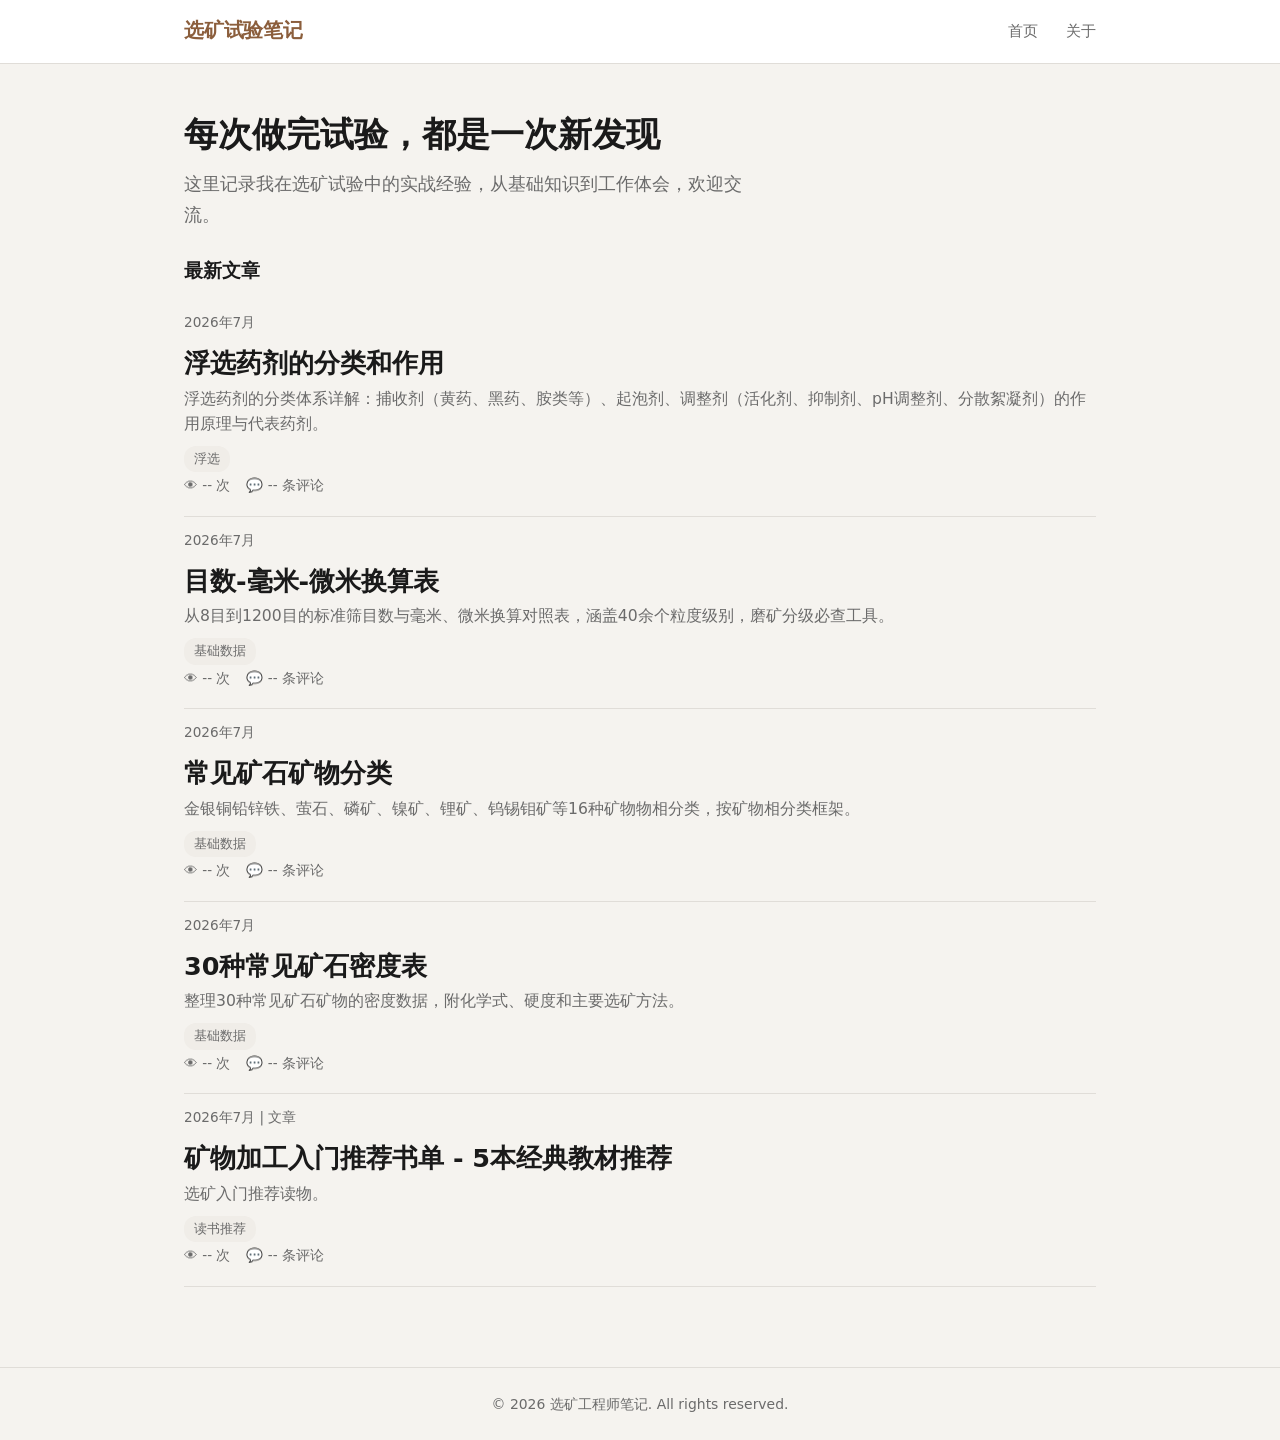
==== commit 25f6ac20: "Add flotation reagent article" ====
--- a/index.html
+++ b/index.html
@@ -31,6 +31,19 @@
   </section>
   <h2 class="section-title">最新文章</h2>
   <ul class="post-list">
+    <li class="post-item">
+      <a href="posts/flotation-reagent-classification.html">
+        <div class="post-meta">2026年7月</div>
+        <h2>浮选药剂的分类和作用</h2>
+        <div class="post-excerpt">浮选药剂的分类体系详解：捕收剂（黄药、黑药、胺类等）、起泡剂、调整剂（活化剂、抑制剂、pH调整剂、分散絮凝剂）的作用原理与代表药剂。</div>
+        <div class="post-tags"><span class="tag">浮选</span></div>
+      </a>
+      <div class="post-item-stats">
+        <span>👁 <span class="pv-flotation-reagent-classification">--</span> 次</span>
+        <span>💬 <span class="cm-flotation-reagent-classification">--</span> 条评论</span>
+      </div>
+    </li>
+
     <li class="post-item">
       <a href="posts/mesh-conversion-table.html">
         <div class="post-meta">2026年7月</div>
@@ -90,7 +103,7 @@
 </footer>
 
   <script>
-    var pages = ["mesh-conversion-table","ore-classification","ore-density-table","reading-list"];
+    var pages = ["flotation-reagent-classification","mesh-conversion-table","ore-classification","ore-density-table","reading-list"];
     pages.forEach(function(p) {
       fetch("https://simon899.goatcounter.com/counter/posts/" + p + ".html.json")
         .then(function(r) { if (r.ok || r.status === 404) return r.json(); throw Error(); })
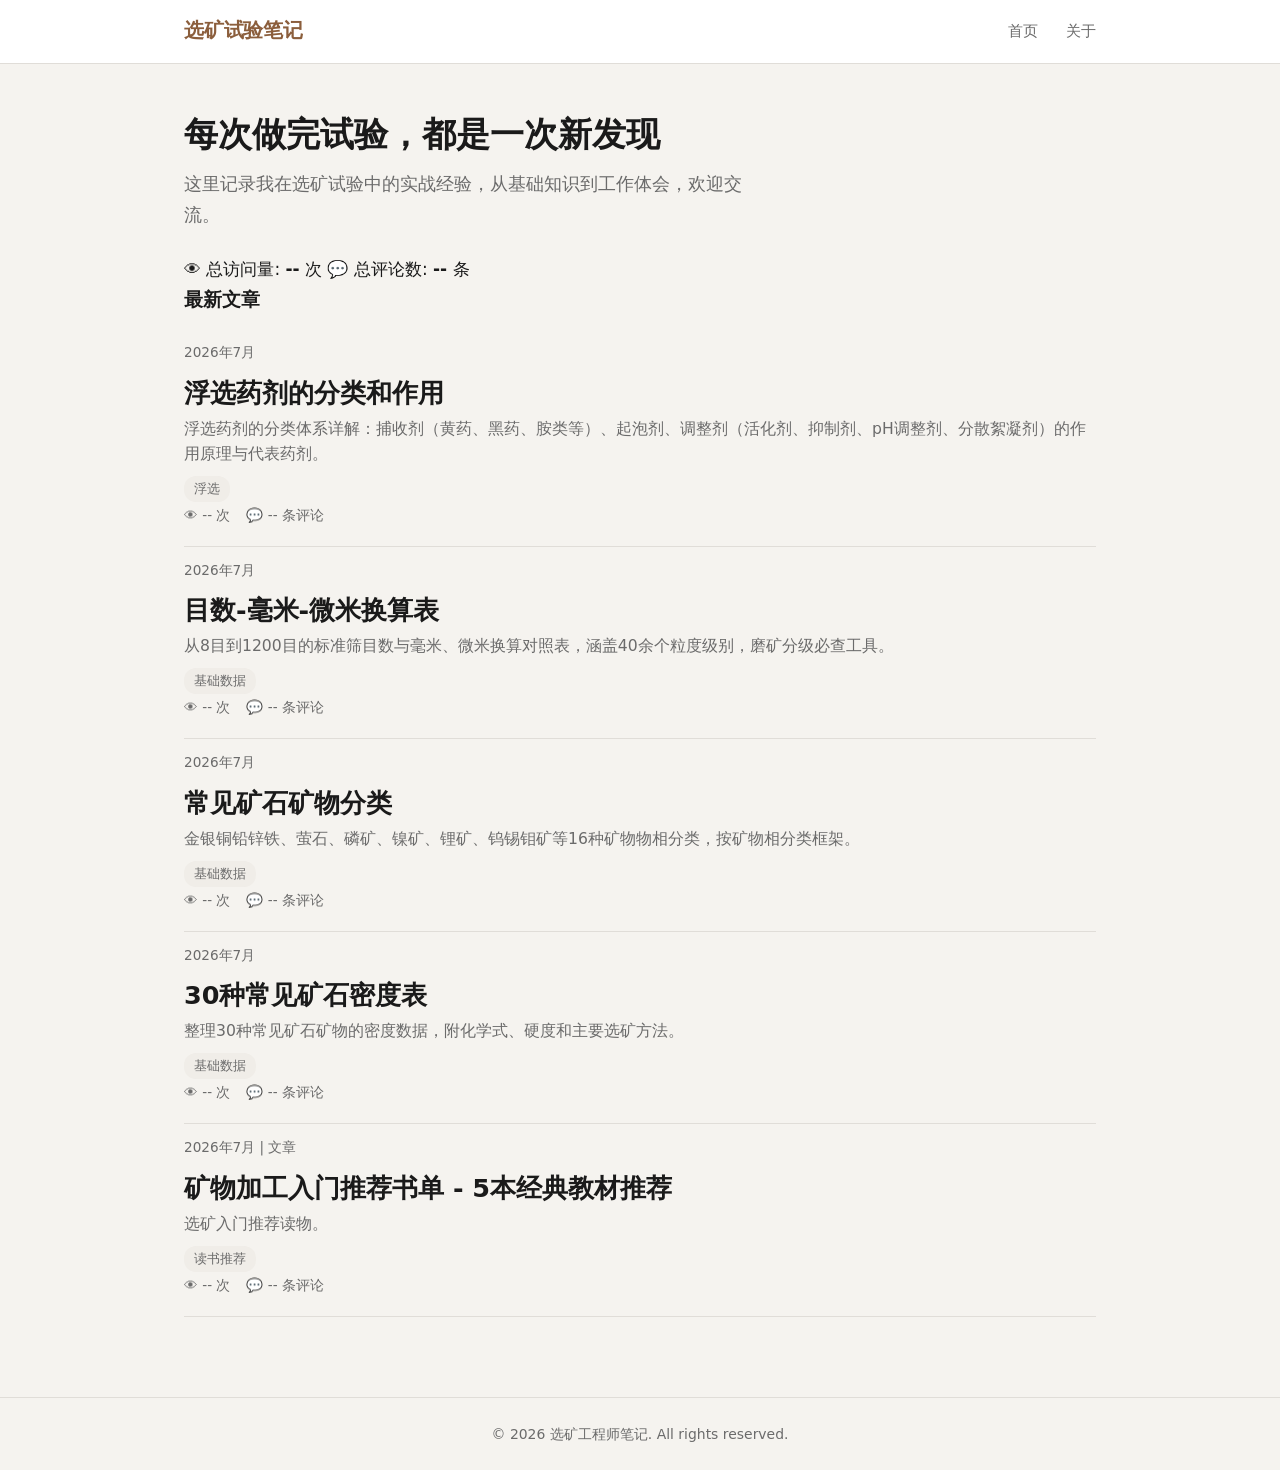
==== commit d4b0196e: "Compact homepage: total stats + compact layout" ====
--- a/index.html
+++ b/index.html
@@ -29,6 +29,11 @@
     <h1>每次做完试验，都是一次新发现</h1>
     <p>这里记录我在选矿试验中的实战经验，从基础知识到工作体会，欢迎交流。</p>
   </section>
+  
+  <div class="site-total-stats">
+    <span>👁 总访问量: <strong id="total-views">--</strong> 次</span>
+    <span>💬 总评论数: <strong id="total-comments">--</strong> 条</span>
+  </div>
   <h2 class="section-title">最新文章</h2>
   <ul class="post-list">
     <li class="post-item">
@@ -124,6 +129,17 @@
         });
       });
   </script>
+
+  <script>
+    fetch("https://simon899.goatcounter.com/counter/.json")
+      .then(function(r){if(r.ok||r.status===404)return r.json();throw Error()})
+      .then(function(d){var e=document.getElementById("total-views");if(e)e.textContent=d.count||0})
+      .catch(function(){});
+    fetch("https://api.github.com/repos/simon899/simon899.github.io/issues?labels=comment&state=all")
+      .then(function(r){return r.json()})
+      .then(function(issues){var t=0;for(var i=0;i<issues.length;i++)t+=issues[i].comments;var e=document.getElementById("total-comments");if(e)e.textContent=t})
+      .catch(function(){});
+  </script>
 </body>
 </html>
 
